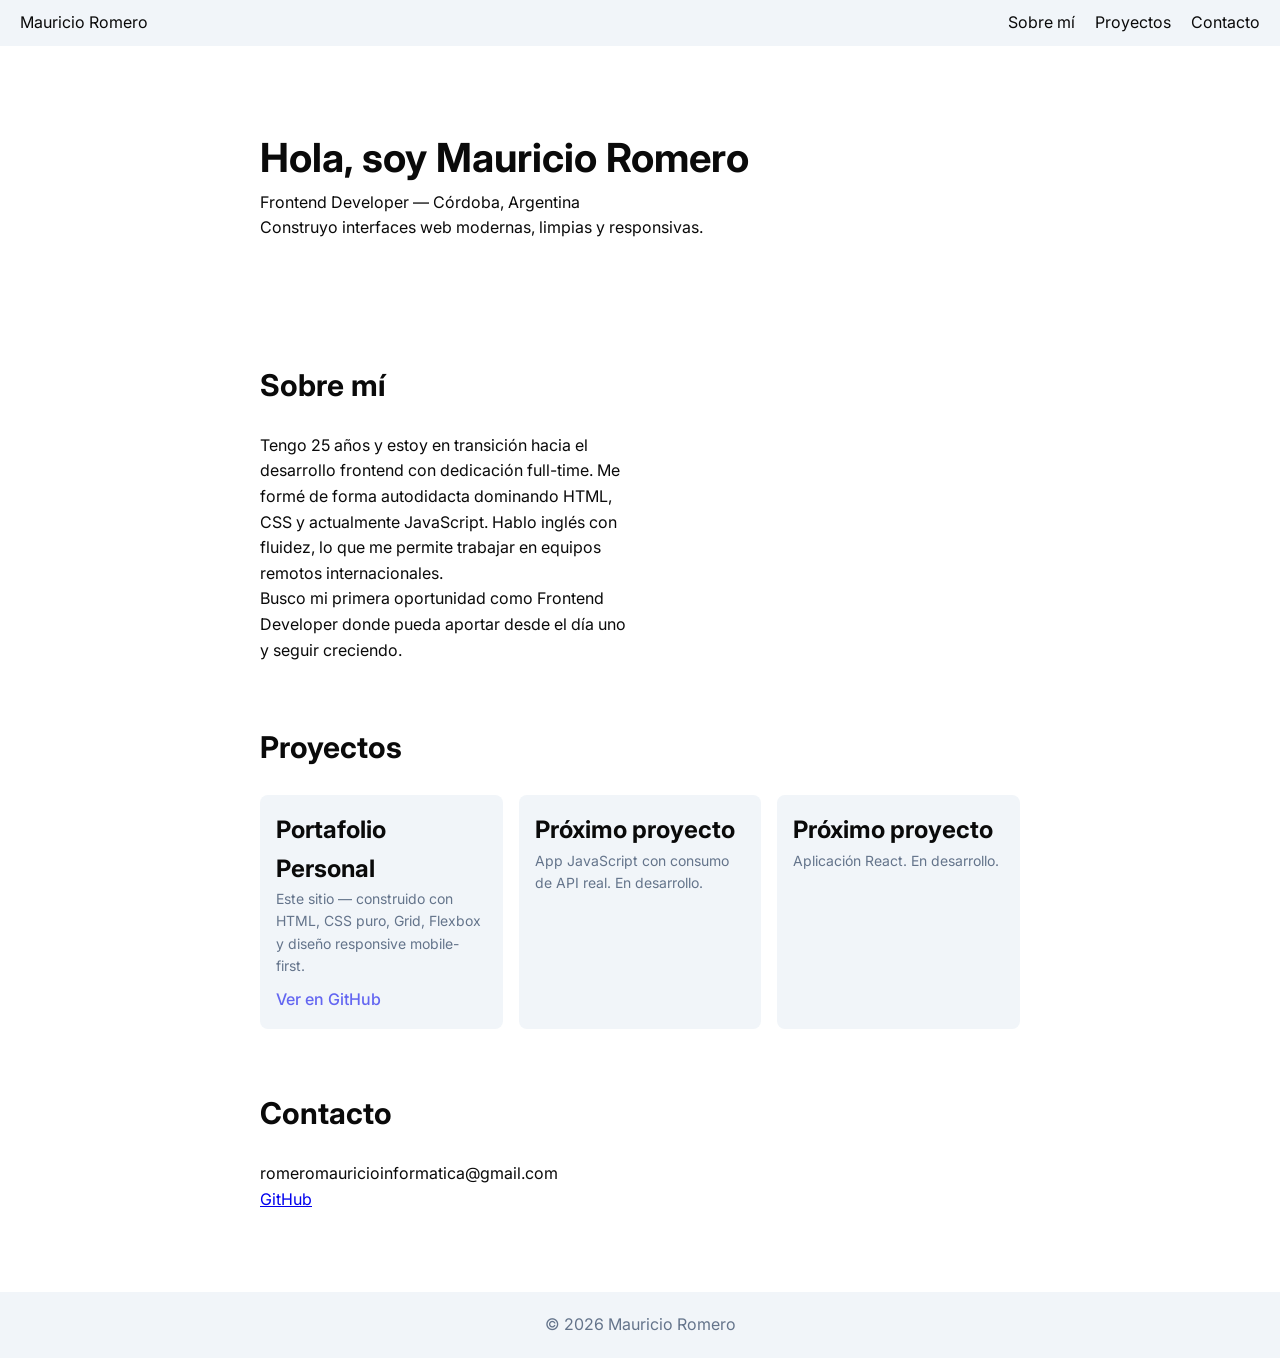
==== index.html @ 576dc426 "limpio codigo de practica del portofolio" ====
<!doctype html>
<html lang="es">
    <head>
        <meta charset="UTF-8" />
        <meta name="viewport" content="width=device-width, initial-scale=1.0" />
        <title>Mauricio Romero - Frontend Developer</title>
        <link rel="preconnect" href="https://fonts.googleapis.com" />
        <link
            href="https://fonts.googleapis.com/css2?family=Inter:wght@400;500;600;700&display=swap"
            rel="stylesheet"
        />
        <link rel="stylesheet" href="styles.css" />
    </head>
    <body>
        <header>
            <span>Mauricio Romero</span>
            <nav>
                <ul>
                    <li><a href="#sobre-mi">Sobre mí</a></li>
                    <li><a href="#proyectos">Proyectos</a></li>
                    <li><a href="#contacto">Contacto</a></li>
                </ul>
            </nav>
        </header>

        <main>
            <section id="hero">
                <h1>Hola, soy Mauricio Romero</h1>
                <p id="mensaje">Frontend Developer — Córdoba, Argentina</p>
                <p>Construyo interfaces web modernas, limpias y responsivas.</p>
            </section>

            <section id="sobre-mi">
                <h2>Sobre mí</h2>
                <div class="sobre-mi-grid">
                    <div class="sobre-mi-texto">
                        <p>
                            Tengo 25 años y estoy en transición hacia el
                            desarrollo frontend con dedicación full-time. Me
                            formé de forma autodidacta dominando HTML, CSS y
                            actualmente JavaScript. Hablo inglés con fluidez, lo
                            que me permite trabajar en equipos remotos
                            internacionales.
                        </p>
                        <p>
                            Busco mi primera oportunidad como Frontend Developer
                            donde pueda aportar desde el día uno y seguir
                            creciendo.
                        </p>
                    </div>
                    <div class="sobre-mi-imagen">
                        <!-- Tu foto acá -->
                    </div>
                </div>
            </section>

            <section id="proyectos">
                <h2>Proyectos</h2>
                <div class="cards">
                    <article class="card">
                        <h3>Portafolio Personal</h3>
                        <p>
                            Este sitio — construido con HTML, CSS puro, Grid,
                            Flexbox y diseño responsive mobile-first.
                        </p>
                        <a
                            href="https://github.com/MauricioNRomero"
                            target="_blank"
                            >Ver en GitHub</a
                        >
                    </article>
                    <article class="card">
                        <h3>Próximo proyecto</h3>
                        <p>
                            App JavaScript con consumo de API real. En
                            desarrollo.
                        </p>
                    </article>
                    <article class="card">
                        <h3>Próximo proyecto</h3>
                        <p>Aplicación React. En desarrollo.</p>
                    </article>
                </div>
            </section>

            <section id="contacto">
                <h2>Contacto</h2>
                <p>romeromauricioinformatica@gmail.com</p>
                <p>
                    <a href="https://github.com/MauricioNRomero" target="_blank"
                        >GitHub</a
                    >
                </p>
            </section>
        </main>

        <footer>
            <p>© 2026 Mauricio Romero</p>
        </footer>
        <script src="script.js"></script>
    </body>
</html>
---- styles.css ----
:root {
    --backgroundcolor: #ffffff;
    --superficie: #f1f5f9;
    --texto: #0a0a0a;
    --textosecundario: #64748b;
    --acento: #6366f1;
}

* {
    box-sizing: border-box;
    margin: 0;
    padding: 0;
}

html {
    font-size: 62.5%;
}

body {
    font-family: 'Inter', sans-serif;
    background-color: var(--backgroundcolor);
    color: var(--texto);
    font-size: 1.6rem;
    line-height: 1.6;
    display: flex;
    flex-direction: column;
    min-height: 100vh;
}

header {
    padding: 1rem 2rem;
    background-color: var(--superficie);
    display: flex;
    flex-direction: column;
    align-items: center;
    gap: 1rem;
}

main {
    max-width: 800px;
    margin: 0 auto;
    padding: 2rem;
    flex: 1;
}
section {
    margin-bottom: 6rem;
}

nav ul {
    list-style: none;
    display: flex;
    flex-direction: column;
    align-items: center;
    gap: 2rem;
}

nav a {
    text-decoration: none;
    color: var(--texto);
    transition: color 0.2s ease;
}

nav a:hover {
    color: var(--acento);
}

h1 {
    font-size: 4rem;
}
h2 {
    font-size: 3rem;
    margin-bottom: 2.4rem;
}
h3 {
    font-size: 2.4rem;
}
p {
    font-size: 1.6rem;
}

/* Sobre mí */
.sobre-mi-grid {
    display: grid;
    grid-template-columns: 1fr;
    gap: 1.6rem;
}

/* Proyectos */
.cards {
    display: grid;
    grid-template-columns: 1fr;
    gap: 1.6rem;
}

.card {
    padding: 1.6rem;
    background: var(--superficie);
    border-radius: 8px;
    transition: transform 0.2s ease;
}
.card a {
    display: inline-block;
    margin-top: 1rem;
    color: var(--acento);
    text-decoration: none;
    font-weight: 500;
    transition: opacity 0.2s ease;
}
.card a:hover {
    opacity: 0.7;
}
.card:hover {
    transform: translateY(-4px);
}

article p {
    color: var(--textosecundario);
    font-size: 1.4rem;
}

footer {
    text-align: center;
    padding: 2rem;
    background-color: var(--superficie);
    color: var(--textosecundario);
}

@media (min-width: 768px) {
    .cards {
        grid-template-columns: repeat(3, 1fr);
    }
    .sobre-mi-grid {
        grid-template-columns: 1fr 1fr;
    }
    header {
        display: flex;
        justify-content: space-between;
        flex-direction: row;
    }
    nav ul {
        flex-direction: row;
    }
}
@keyframes slideIn {
    0% {
        opacity: 0;
        transform: translateY(20px);
    }
    100% {
        opacity: 1;
        transform: translateY(0);
    }
}
#hero {
    animation: slideIn 1s ease-out;
    padding: 6rem 0;
}
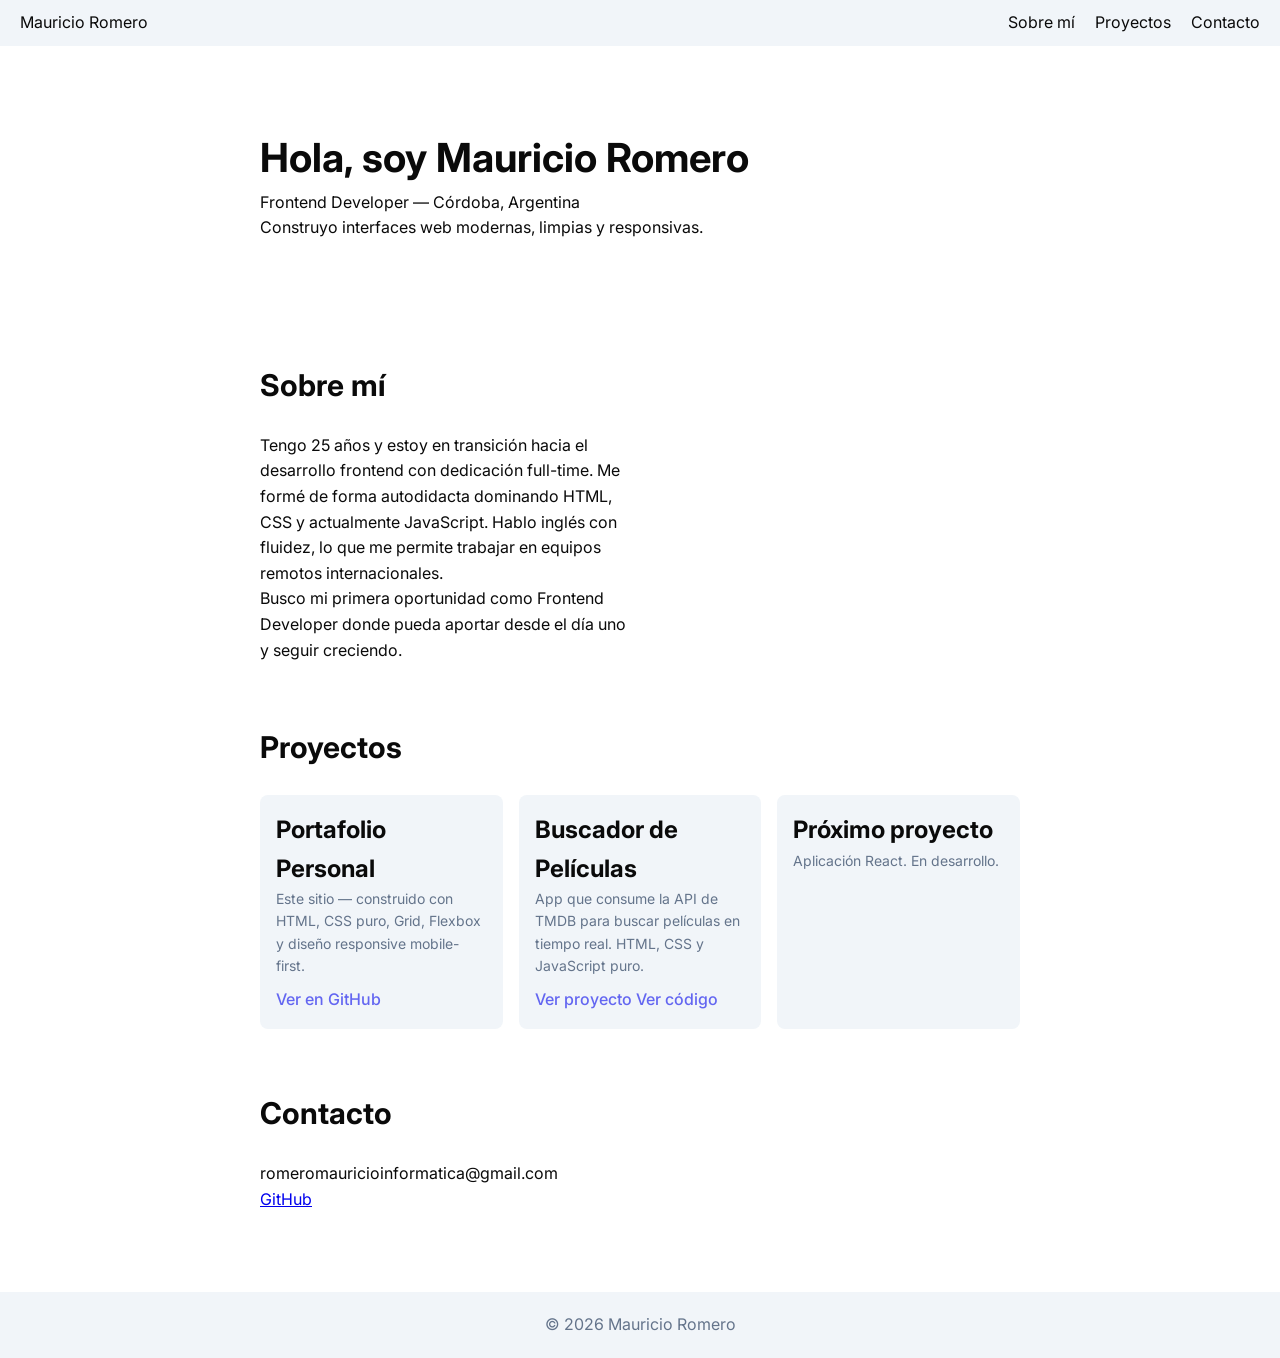
==== commit 89787b88: "agrego buscador de peliculas como proyecto real" ====
--- a/index.html
+++ b/index.html
@@ -70,11 +70,21 @@
                         >
                     </article>
                     <article class="card">
-                        <h3>Próximo proyecto</h3>
+                        <h3>Buscador de Películas</h3>
                         <p>
-                            App JavaScript con consumo de API real. En
-                            desarrollo.
+                            App que consume la API de TMDB para buscar películas
+                            en tiempo real. HTML, CSS y JavaScript puro.
                         </p>
+                        <a
+                            href="https://mauricionromero.github.io/buscador-peliculas"
+                            target="_blank"
+                            >Ver proyecto</a
+                        >
+                        <a
+                            href="https://github.com/MauricioNRomero/buscador-peliculas"
+                            target="_blank"
+                            >Ver código</a
+                        >
                     </article>
                     <article class="card">
                         <h3>Próximo proyecto</h3>
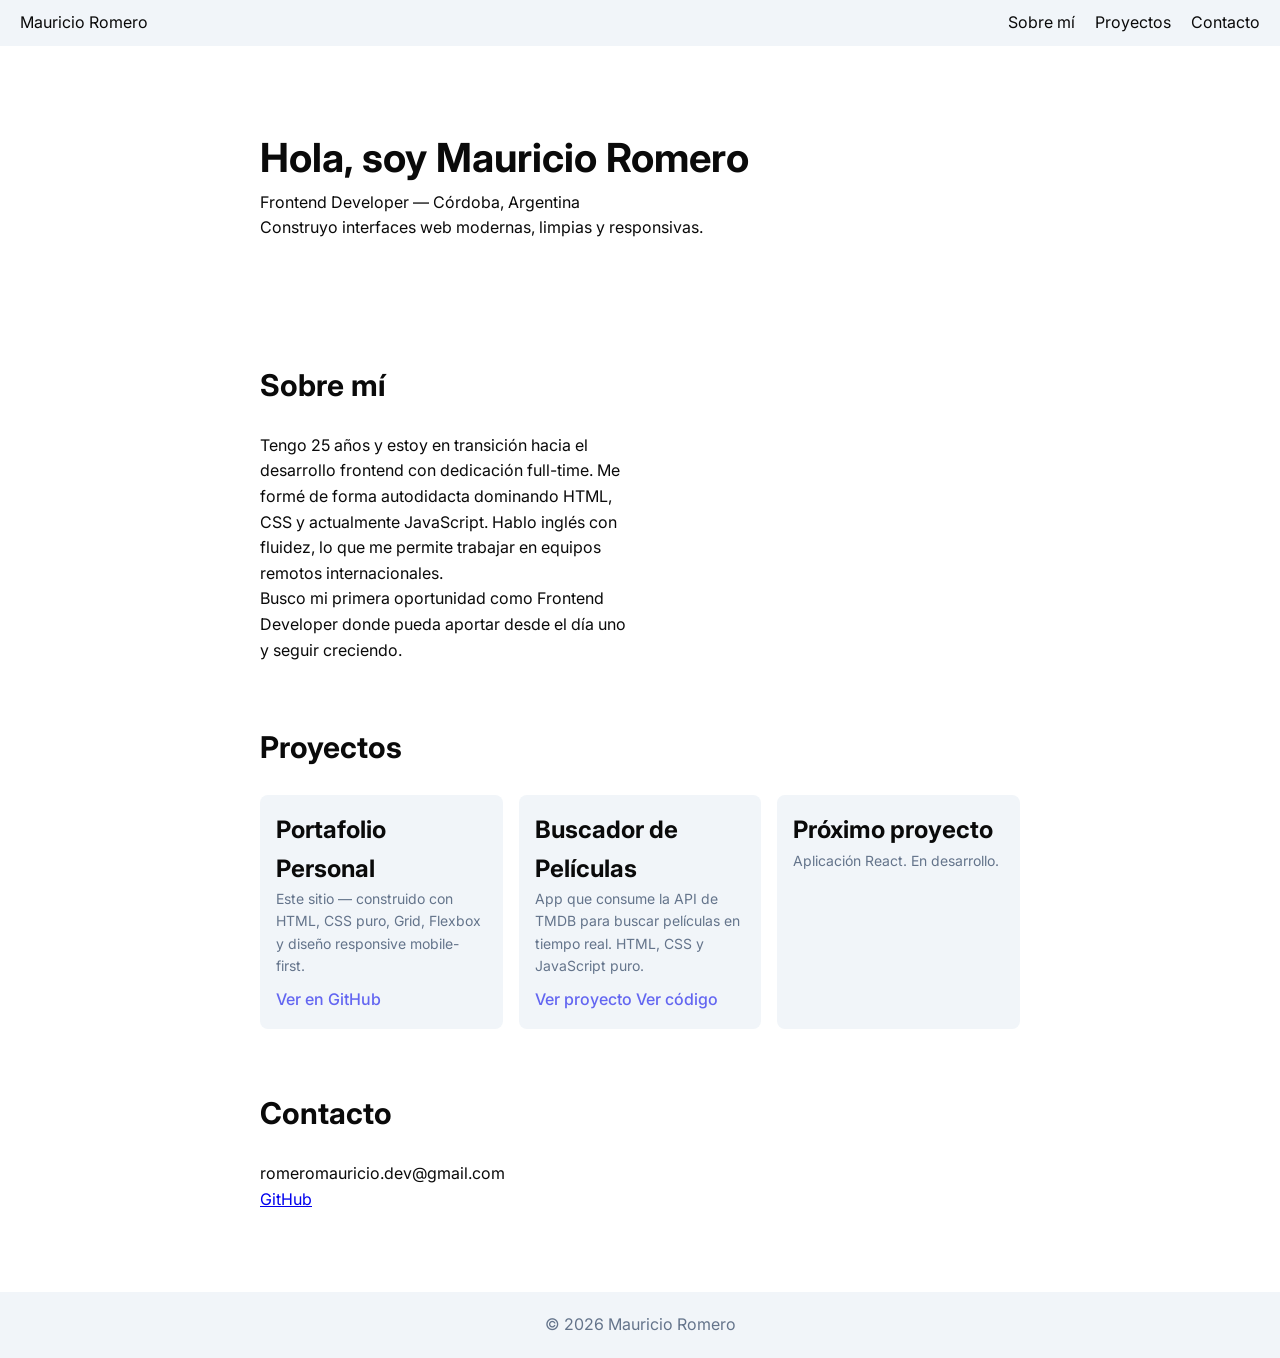
==== commit 804db303: "fix: email y smooth scroll" ====
--- a/index.html
+++ b/index.html
@@ -95,7 +95,7 @@
 
             <section id="contacto">
                 <h2>Contacto</h2>
-                <p>romeromauricioinformatica@gmail.com</p>
+                <p>romeromauricio.dev@gmail.com</p>
                 <p>
                     <a href="https://github.com/MauricioNRomero" target="_blank"
                         >GitHub</a
@@ -105,7 +105,7 @@
         </main>
 
         <footer>
-            <p>© 2026 Mauricio Romero</p>
+            <p>© <span id="anio">2026</span> Mauricio Romero</p>
         </footer>
         <script src="script.js"></script>
     </body>
--- a/styles.css
+++ b/styles.css
@@ -14,6 +14,7 @@
 
 html {
     font-size: 62.5%;
+    scroll-behavior: smooth;
 }
 
 body {
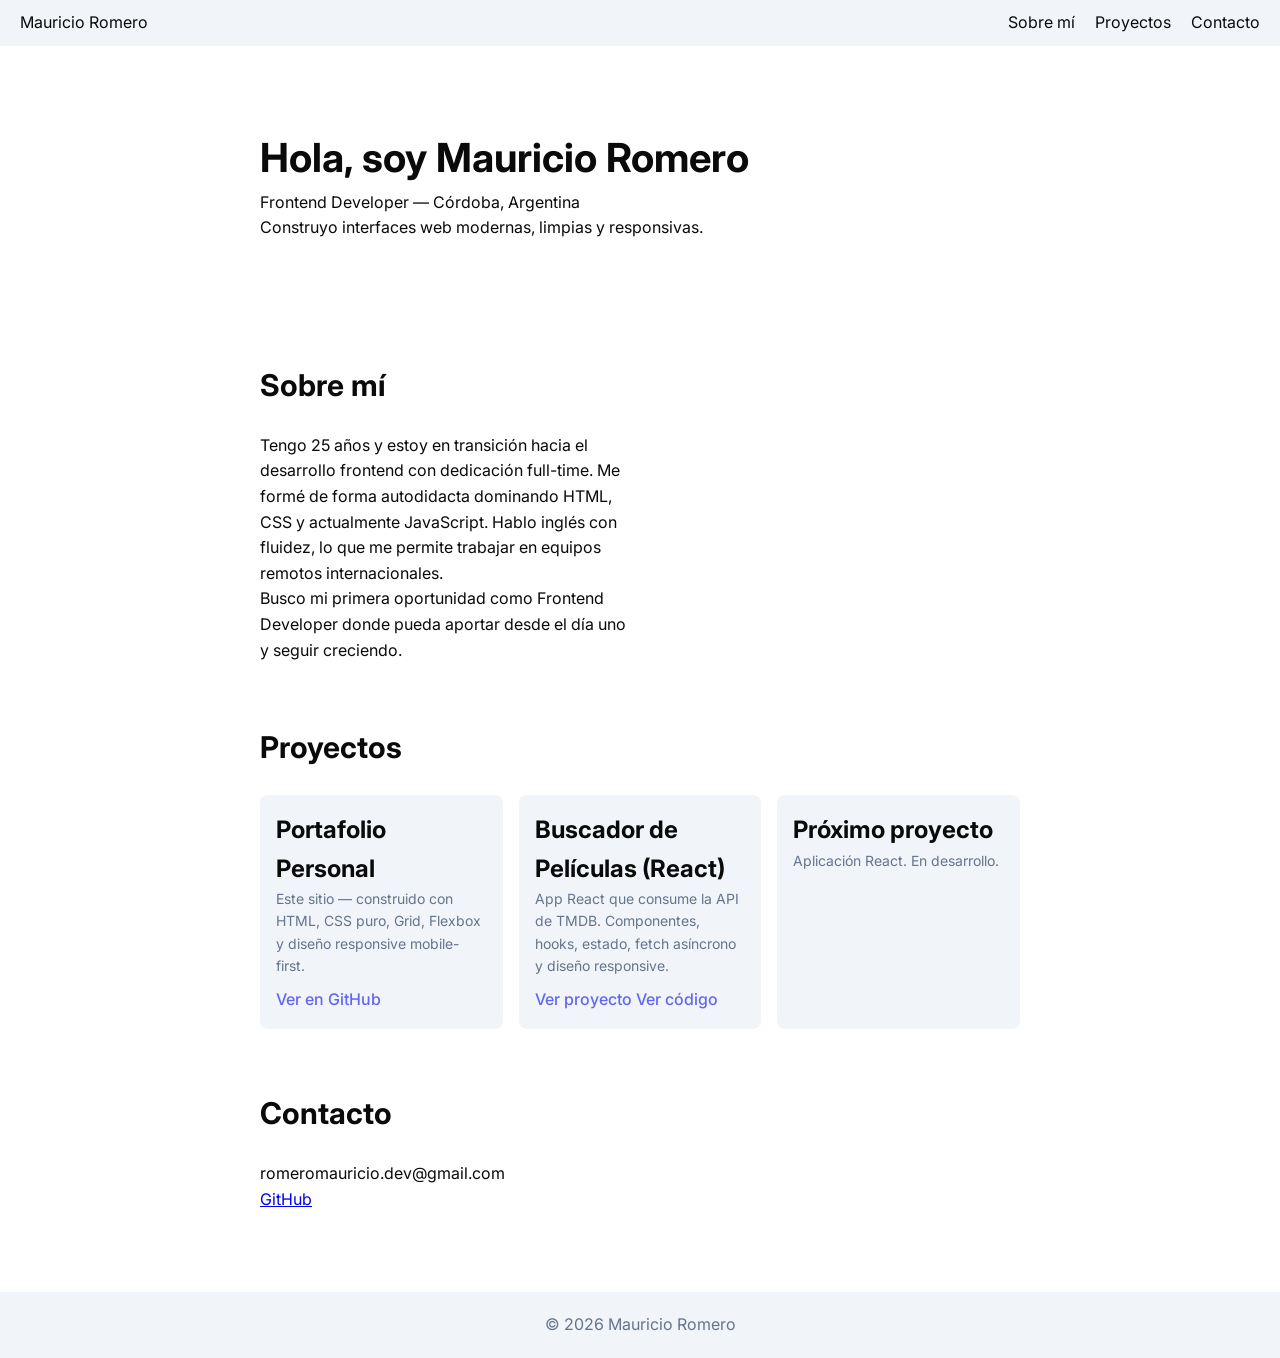
==== commit f4b97d6b: "feat: agrega buscador React al portfolio" ====
--- a/index.html
+++ b/index.html
@@ -3,6 +3,23 @@
     <head>
         <meta charset="UTF-8" />
         <meta name="viewport" content="width=device-width, initial-scale=1.0" />
+        <meta
+            name="description"
+            content="Portfolio de Mauricio Romero, Frontend Developer especializado en HTML, CSS y JavaScript. Buscando oportunidades remotas internacionales."
+        />
+        <meta
+            property="og:title"
+            content="Mauricio Romero - Frontend Developer"
+        />
+        <meta
+            property="og:description"
+            content="Portfolio de Mauricio Romero, Frontend Developer especializado en HTML, CSS y JavaScript."
+        />
+        <meta property="og:type" content="website" />
+        <meta
+            property="og:url"
+            content="https://mauricionromero.github.io/portfolio/"
+        />
         <title>Mauricio Romero - Frontend Developer</title>
         <link rel="preconnect" href="https://fonts.googleapis.com" />
         <link
@@ -66,23 +83,26 @@
                         <a
                             href="https://github.com/MauricioNRomero"
                             target="_blank"
+                            rel="noopener noreferrer"
                             >Ver en GitHub</a
                         >
                     </article>
                     <article class="card">
-                        <h3>Buscador de Películas</h3>
+                        <h3>Buscador de Películas (React)</h3>
                         <p>
-                            App que consume la API de TMDB para buscar películas
-                            en tiempo real. HTML, CSS y JavaScript puro.
+                            App React que consume la API de TMDB. Componentes,
+                            hooks, estado, fetch asíncrono y diseño responsive.
                         </p>
                         <a
-                            href="https://mauricionromero.github.io/buscador-peliculas"
+                            href="https://buscador-react-eight.vercel.app/"
                             target="_blank"
+                            rel="noopener noreferrer"
                             >Ver proyecto</a
                         >
                         <a
-                            href="https://github.com/MauricioNRomero/buscador-peliculas"
+                            href="https://github.com/MauricioNRomero/buscador-react"
                             target="_blank"
+                            rel="noopener noreferrer"
                             >Ver código</a
                         >
                     </article>
@@ -97,7 +117,10 @@
                 <h2>Contacto</h2>
                 <p>romeromauricio.dev@gmail.com</p>
                 <p>
-                    <a href="https://github.com/MauricioNRomero" target="_blank"
+                    <a
+                        href="https://github.com/MauricioNRomero"
+                        target="_blank"
+                        rel="noopener noreferrer"
                         >GitHub</a
                     >
                 </p>
